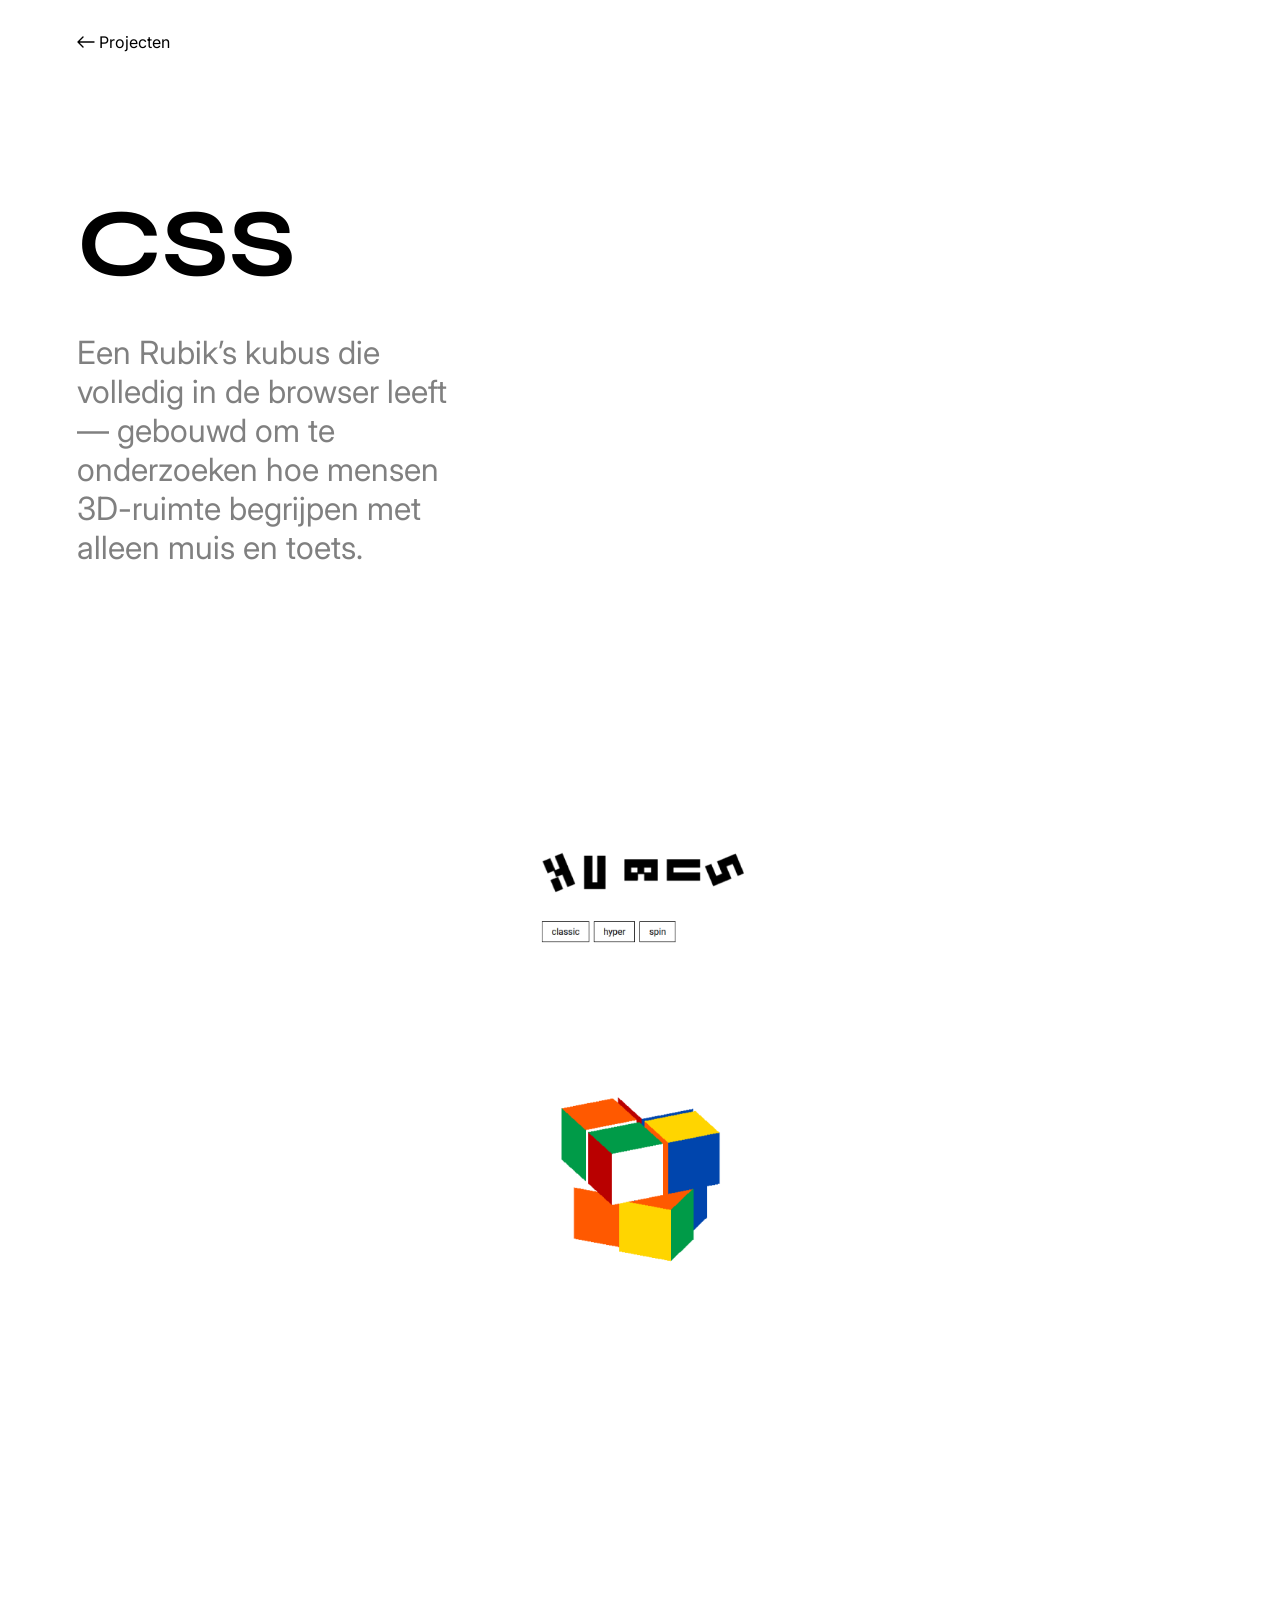
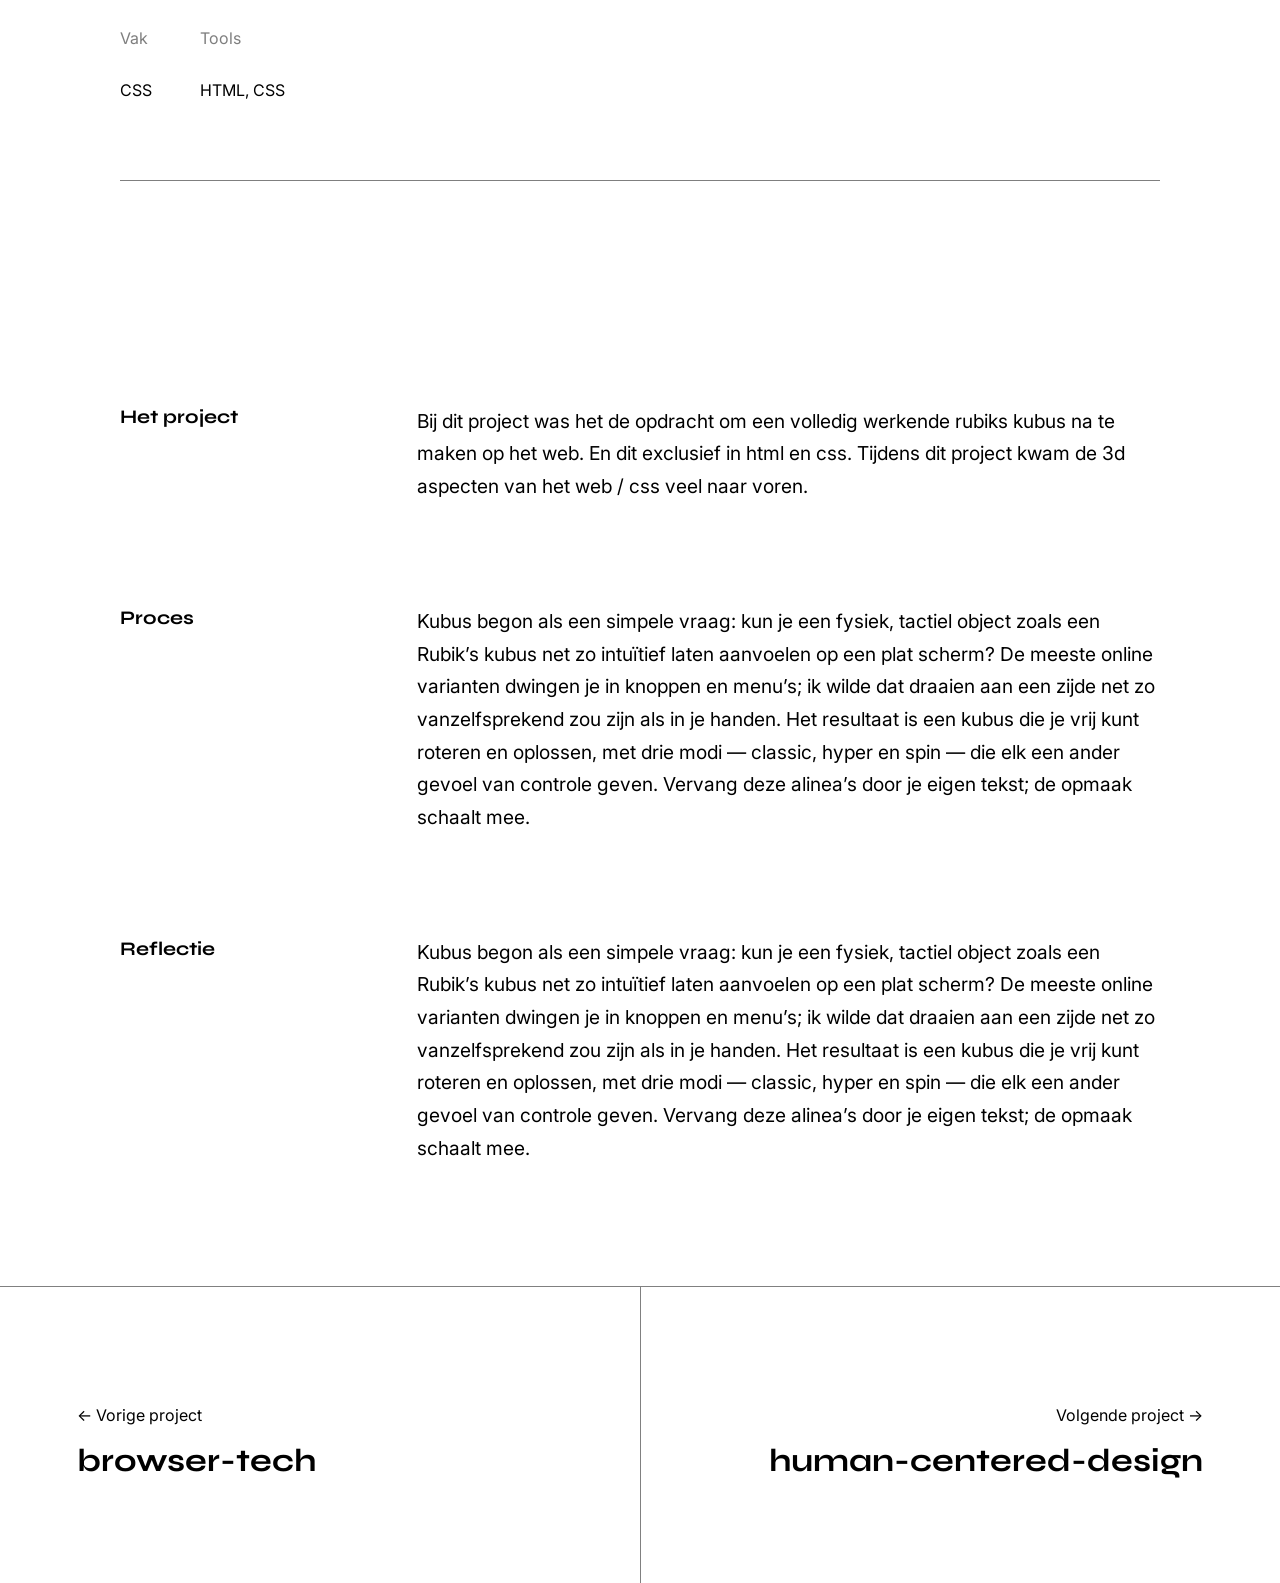
==== pages/css.html @ cb9f3d94 "update" ====
<!DOCTYPE html>
<html lang="en">
<head>
    <meta charset="UTF-8">
    <meta name="viewport" content="width=device-width, initial-scale=1.0">
    <title>CSS</title>

    <link rel="stylesheet" href="../styles/detail.css">
</head>
<body data-project="css">
    <nav>
        <a href="../index.html">
            <svg width="18" height="12" viewBox="0 0 18 12" fill="none"><path d="M6 1 1 6l5 5M1 6h16" stroke="currentColor" stroke-width="1.4" stroke-linecap="round" stroke-linejoin="round"/></svg>
            Projecten
        </a>
    </nav>

    <section class="hero">
        <h1>CSS</h1>
        <p>Een Rubik’s kubus die volledig in de browser leeft — gebouwd om te onderzoeken hoe mensen 3D-ruimte begrijpen met alleen muis en toets.</p>
    </section>

    <section class="intro">
        <img src="../assets/css-light.png" alt="CSS">
        <div>
            <div>
                <p>Vak</p>
                <p>CSS</p>
            </div>
            <div>
                <p>Tools</p>
                <p>HTML, CSS</p>
            </div>
        </div>
    </section>

    <section>
        <div>
            <h2>Het project</h2>
            <div>
                <p>Bij dit project was het de opdracht om een volledig werkende rubiks kubus na te maken op het web. En dit exclusief in html en css. Tijdens dit project kwam de 3d aspecten van het web / css veel naar voren.</p>
            </div>
        </div>

        <div>
            <h2>Proces</h2>
            <div>
                <p>Kubus begon als een simpele vraag: kun je een fysiek, tactiel object zoals een Rubik’s kubus net zo intuïtief laten aanvoelen op een plat scherm? De meeste online varianten dwingen je in knoppen en menu’s; ik wilde dat draaien aan een zijde net zo vanzelfsprekend zou zijn als in je handen.

                Het resultaat is een kubus die je vrij kunt roteren en oplossen, met drie modi — classic, hyper en spin — die elk een ander gevoel van controle geven. Vervang deze alinea’s door je eigen tekst; de opmaak schaalt mee.</p>
            </div>
        </div>

        <div>
            <h2>Reflectie</h2>
            <div>
                <p>Kubus begon als een simpele vraag: kun je een fysiek, tactiel object zoals een Rubik’s kubus net zo intuïtief laten aanvoelen op een plat scherm? De meeste online varianten dwingen je in knoppen en menu’s; ik wilde dat draaien aan een zijde net zo vanzelfsprekend zou zijn als in je handen.

                Het resultaat is een kubus die je vrij kunt roteren en oplossen, met drie modi — classic, hyper en spin — die elk een ander gevoel van controle geven. Vervang deze alinea’s door je eigen tekst; de opmaak schaalt mee.</p>
            </div>
        </div>
    </section>

    <footer>
        <a id="previous-project">
            <p>
                &larr;
                Vorige project
            </p>
            <h3></h3>
        </a>
        <a id="next-project">
            <p>
                Volgende project
                &rarr;
            </p>
            <h3></h3>
        </a>
    </footer>

    <script src="../scripts/project.js"></script>
</body>
</html>
---- styles/detail.css ----
@import url('https://fonts.googleapis.com/css2?family=Syne:wght@400..800&display=swap');
@import url('https://fonts.googleapis.com/css2?family=Inter:ital,opsz,wght@0,14..32,100..900;1,14..32,100..900&display=swap');

body {
    font-family: "inter";
    margin: 0; 
}

nav {
    padding: 2em clamp(24px,6vw,120px); 
}

nav a {
    text-decoration: none;
    color: black; 
}

h1 {
    font-family: 'syne';
    font-size: 6em; 
}

section {
    max-width: 1040px;
    margin: 0 auto;
    padding: clamp(56px,8vw,110px) clamp(24px,6vw,120px);
}

h2 {
    font-size: 1.2em; 
    font-family: "syne"; 
    line-height: 1.7;
}

.hero {
    max-width: max-content; 
    margin: 0; 
}

.hero h1 {
    margin: 0; 
}

.hero p {
    font-size: 2em; 
    color: grey; 
    max-width: 30vw; 
}

.intro img {
    max-width: 1040px;
    margin: 0 auto;
}

.intro > div {
    padding: 4em 0; 
    border-bottom: 1px solid rgba(0, 0, 0, 0.5); 
    display: flex; 
    flex-direction: row; 
    gap: 3em; 
}

.intro > div div {
    display: flex; 
    flex-direction: column;
}

.intro > div div p:first-of-type {
    opacity: 0.5;
}

.intro > div div p:last-of-type {
    font-size: 1em; 
}

/* MARK: content */ 
section:nth-of-type(3) {
    display: flex; 
    flex-direction: column;
    gap: 4em; 
}

section:nth-of-type(3) > div {
    display: grid;
    grid-template-columns: 2fr 5fr;
}

section:nth-of-type(3) div p {
    font-size: 1.2em; 
    line-height: 1.7;
}

section:nth-of-type(3) div div {
    grid-area: 1 / 2 / 2 / 3;  
}

/* MARK: footer */ 
footer {
    display: flex; 
    flex-direction: row; 
    margin: 0; 
    padding: 0; 
    border-top: 1px solid grey; 
}

footer a {
    flex: 1;
    text-decoration: none;
    color: black; 
    padding: clamp(56px,8vw,110px) clamp(24px,6vw,120px);

    &:hover {
        background-color:rgba(0, 0, 0, 0.1)
    }
}

footer a:last-child {
    border-left: 1px solid grey; 
    display: flex;
    flex-direction: column; 
    align-items: end;
}

footer h3 {
    font-family: "syne"; 
    font-size: 2em; 
    margin: 0; 
}
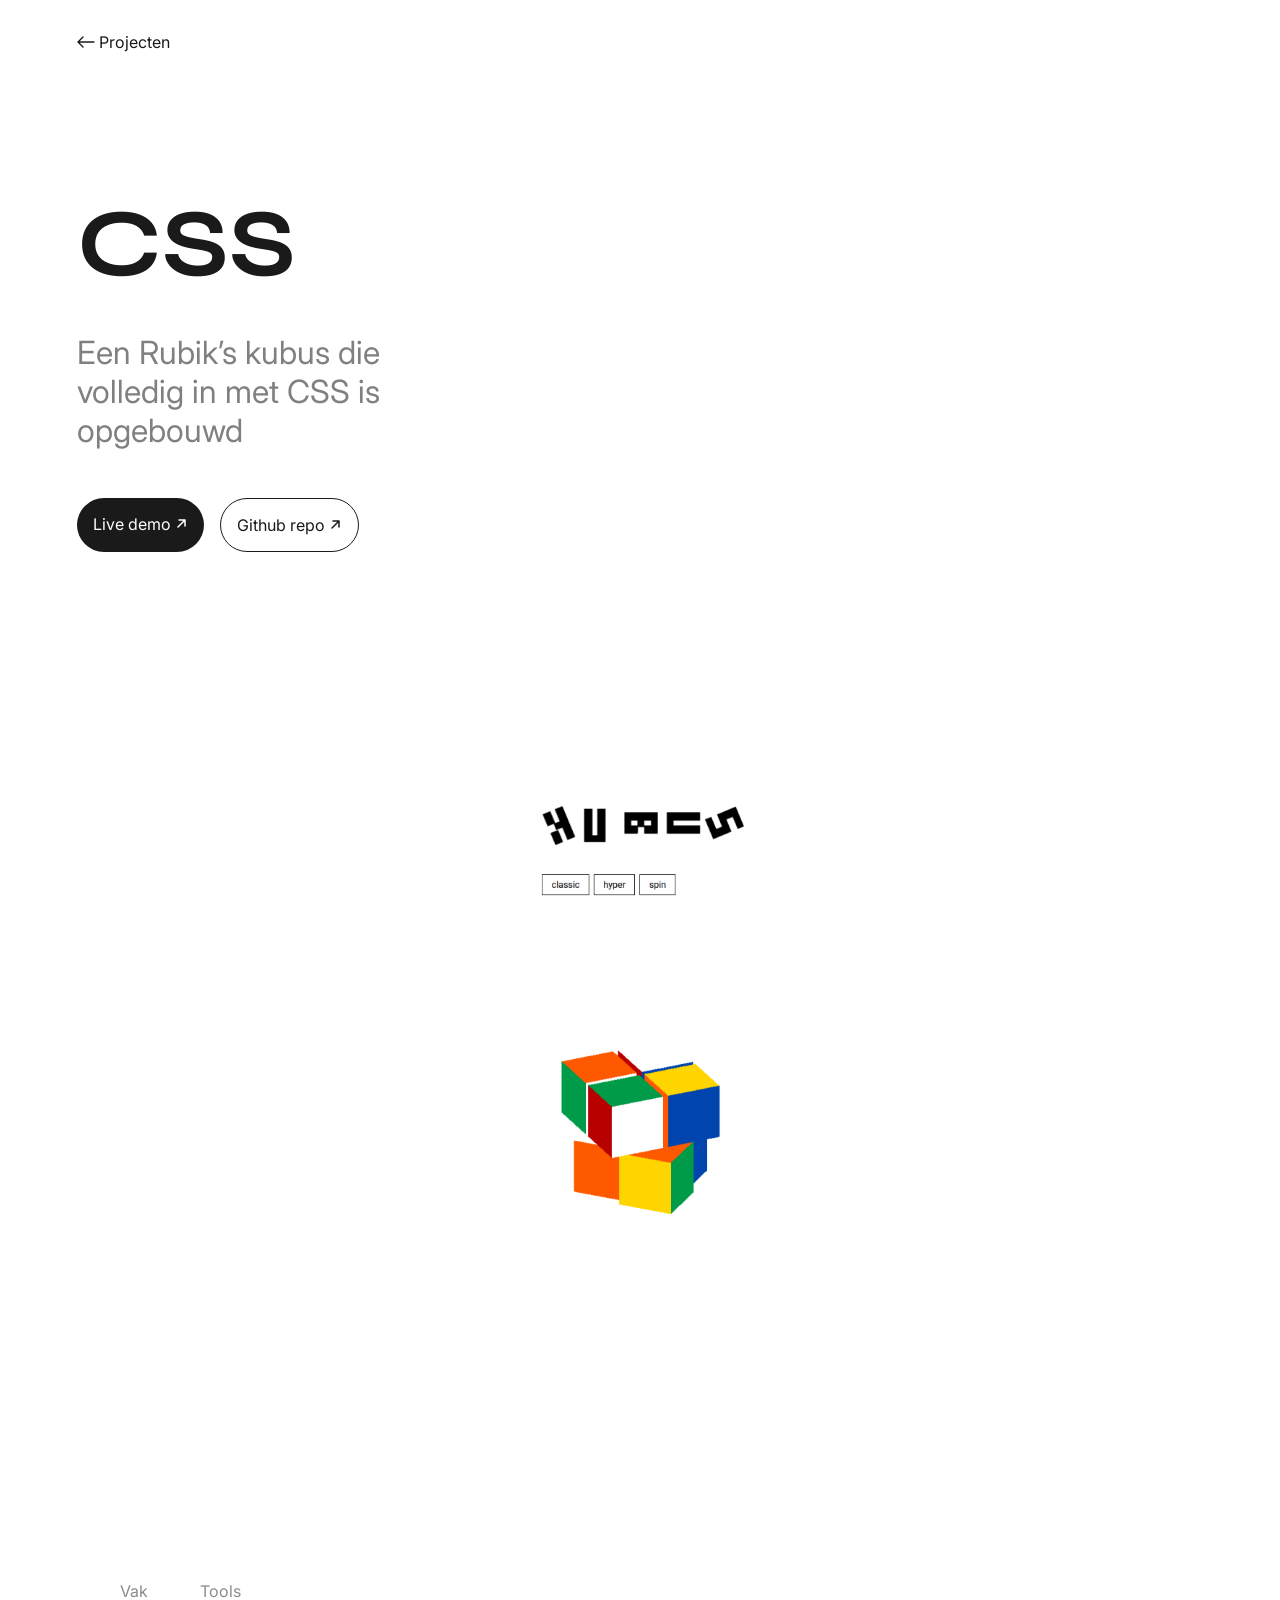
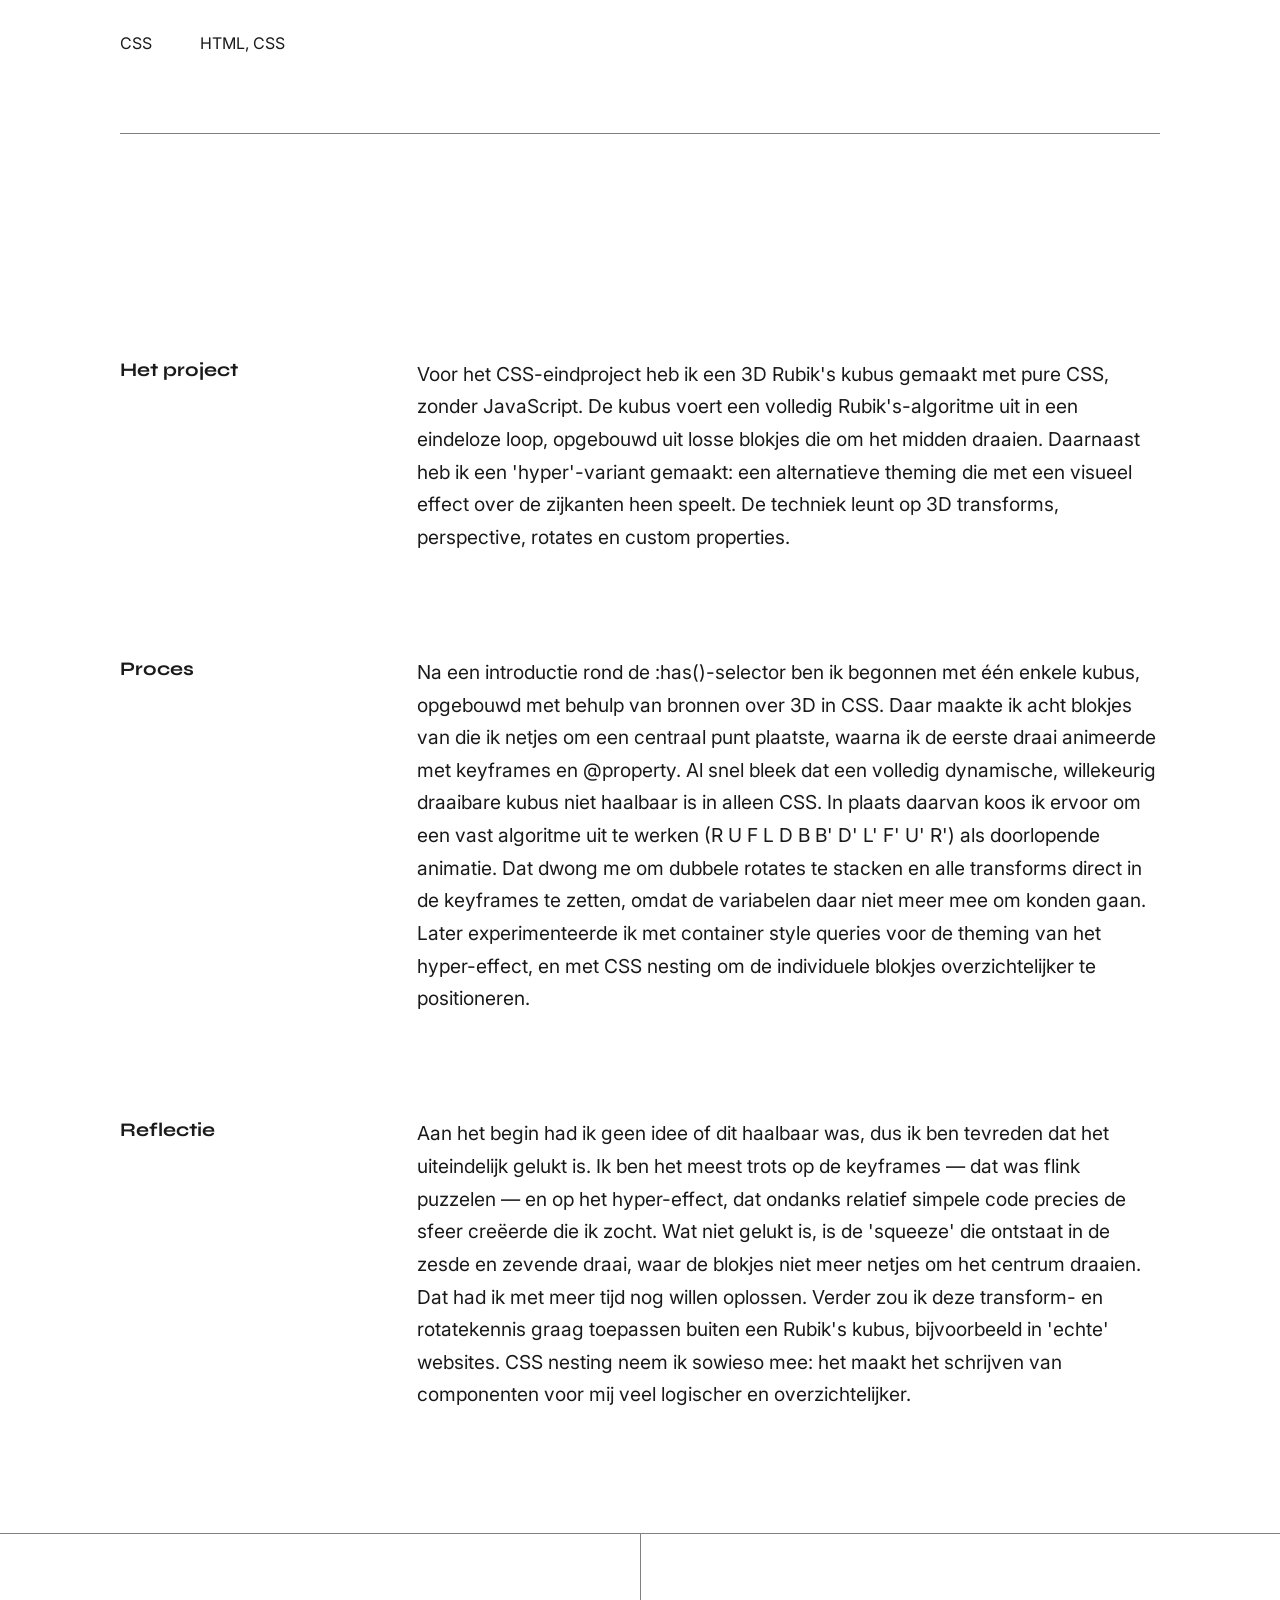
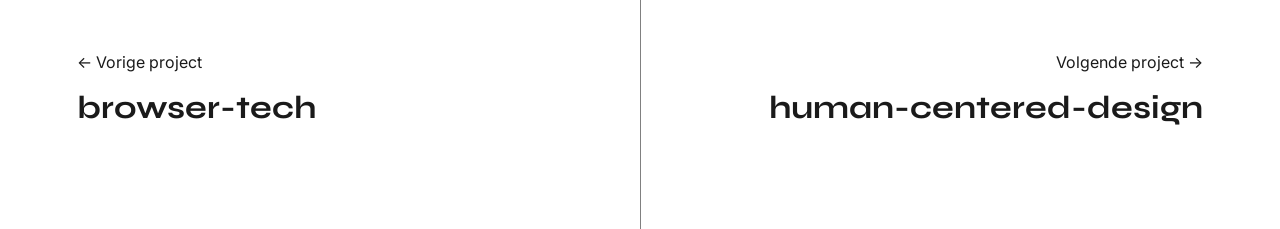
==== commit 837ab2c8: "content added" ====
--- a/pages/css.html
+++ b/pages/css.html
@@ -17,7 +17,11 @@
 
     <section class="hero">
         <h1>CSS</h1>
-        <p>Een Rubik’s kubus die volledig in de browser leeft — gebouwd om te onderzoeken hoe mensen 3D-ruimte begrijpen met alleen muis en toets.</p>
+        <p>Een Rubik’s kubus die volledig in met CSS is opgebouwd</p>
+        <div>
+            <a href="https://sennahoving.github.io/CSS">Live demo <svg class="arrow" width="13" height="13" viewBox="0 0 13 13" fill="none"><path d="M3 10 10 3M4 3h6v6" stroke="currentColor" stroke-width="1.5" stroke-linecap="round" stroke-linejoin="round"/></svg></a>
+            <a href="https://github.com/SennaHoving/CSS">Github repo <svg class="arrow" width="13" height="13" viewBox="0 0 13 13" fill="none"><path d="M3 10 10 3M4 3h6v6" stroke="currentColor" stroke-width="1.5" stroke-linecap="round" stroke-linejoin="round"/></svg></a>
+        </div>
     </section>
 
     <section class="intro">
@@ -38,25 +42,23 @@
         <div>
             <h2>Het project</h2>
             <div>
-                <p>Bij dit project was het de opdracht om een volledig werkende rubiks kubus na te maken op het web. En dit exclusief in html en css. Tijdens dit project kwam de 3d aspecten van het web / css veel naar voren.</p>
+                <p>Voor het CSS-eindproject heb ik een 3D Rubik's kubus gemaakt met pure CSS, zonder JavaScript. De kubus voert een volledig Rubik's-algoritme uit in een eindeloze loop, opgebouwd uit losse blokjes die om het midden draaien. Daarnaast heb ik een 'hyper'-variant gemaakt: een alternatieve theming die met een visueel effect over de zijkanten heen speelt. De techniek leunt op 3D transforms, perspective, rotates en custom properties.</p>
             </div>
         </div>
 
         <div>
             <h2>Proces</h2>
             <div>
-                <p>Kubus begon als een simpele vraag: kun je een fysiek, tactiel object zoals een Rubik’s kubus net zo intuïtief laten aanvoelen op een plat scherm? De meeste online varianten dwingen je in knoppen en menu’s; ik wilde dat draaien aan een zijde net zo vanzelfsprekend zou zijn als in je handen.
+                <p>Na een introductie rond de :has()-selector ben ik begonnen met één enkele kubus, opgebouwd met behulp van bronnen over 3D in CSS. Daar maakte ik acht blokjes van die ik netjes om een centraal punt plaatste, waarna ik de eerste draai animeerde met keyframes en @property. Al snel bleek dat een volledig dynamische, willekeurig draaibare kubus niet haalbaar is in alleen CSS.
 
-                Het resultaat is een kubus die je vrij kunt roteren en oplossen, met drie modi — classic, hyper en spin — die elk een ander gevoel van controle geven. Vervang deze alinea’s door je eigen tekst; de opmaak schaalt mee.</p>
+                In plaats daarvan koos ik ervoor om een vast algoritme uit te werken (R U F L D B B' D' L' F' U' R') als doorlopende animatie. Dat dwong me om dubbele rotates te stacken en alle transforms direct in de keyframes te zetten, omdat de variabelen daar niet meer mee om konden gaan. Later experimenteerde ik met container style queries voor de theming van het hyper-effect, en met CSS nesting om de individuele blokjes overzichtelijker te positioneren.</p>
             </div>
         </div>
 
         <div>
             <h2>Reflectie</h2>
             <div>
-                <p>Kubus begon als een simpele vraag: kun je een fysiek, tactiel object zoals een Rubik’s kubus net zo intuïtief laten aanvoelen op een plat scherm? De meeste online varianten dwingen je in knoppen en menu’s; ik wilde dat draaien aan een zijde net zo vanzelfsprekend zou zijn als in je handen.
-
-                Het resultaat is een kubus die je vrij kunt roteren en oplossen, met drie modi — classic, hyper en spin — die elk een ander gevoel van controle geven. Vervang deze alinea’s door je eigen tekst; de opmaak schaalt mee.</p>
+                <p>Aan het begin had ik geen idee of dit haalbaar was, dus ik ben tevreden dat het uiteindelijk gelukt is. Ik ben het meest trots op de keyframes — dat was flink puzzelen — en op het hyper-effect, dat ondanks relatief simpele code precies de sfeer creëerde die ik zocht. Wat niet gelukt is, is de 'squeeze' die ontstaat in de zesde en zevende draai, waar de blokjes niet meer netjes om het centrum draaien. Dat had ik met meer tijd nog willen oplossen. Verder zou ik deze transform- en rotatekennis graag toepassen buiten een Rubik's kubus, bijvoorbeeld in 'echte' websites. CSS nesting neem ik sowieso mee: het maakt het schrijven van componenten voor mij veel logischer en overzichtelijker.</p>
             </div>
         </div>
     </section>
--- a/styles/detail.css
+++ b/styles/detail.css
@@ -1,9 +1,34 @@
 @import url('https://fonts.googleapis.com/css2?family=Syne:wght@400..800&display=swap');
 @import url('https://fonts.googleapis.com/css2?family=Inter:ital,opsz,wght@0,14..32,100..900;1,14..32,100..900&display=swap');
+
+:root {
+    color-scheme: light dark;
+
+    --media-breakpoint-s: 480px; 
+    --media-breakpoint-m: 768px; 
+    --media-breakpoint-l: 1200px; 
+    --media-breakpoint-xl: 1440px;
+
+    --color-primary: white; 
+    --color-secondary: #1a1a1a; 
+    --color-accent: #2540FF; 
+    --color-shadow: rgba(0,0,0,.45); 
+}
+
+@media (prefers-color-scheme: dark) {
+    :root {
+        --color-primary: #1a1a1a;
+        --color-secondary: white;
+        --color-accent: #2540FF; 
+        --color-shadow: rgba(255,255,255,.45);
+    }
+}
 
 body {
     font-family: "inter";
     margin: 0; 
+    background-color: var(--color-primary); 
+    color: var(--color-secondary); 
 }
 
 nav {
@@ -12,7 +37,7 @@
 
 nav a {
     text-decoration: none;
-    color: black; 
+    color: var(--color-secondary);  
 }
 
 h1 {
@@ -45,11 +70,33 @@
     font-size: 2em; 
     color: grey; 
     max-width: 30vw; 
+    margin-bottom: 3rem; 
+}
+
+.hero div {
+    display: flex; 
+    gap: 1rem; 
+}
+
+.hero div a {
+    padding: 1em; 
+    background-color: var(--color-secondary); 
+    border-radius: 99em; 
+    text-decoration: none;
+    color: var(--color-primary); 
+
+    &:last-of-type {
+        background-color: var(--color-primary); 
+        color: var(--color-secondary); 
+        border: 1px solid var(--color-secondary); 
+    }
 }
 
 .intro img {
     max-width: 1040px;
+    width: 100%; 
     margin: 0 auto;
+    object-fit: contain;
 }
 
 .intro > div {
@@ -57,7 +104,7 @@
     border-bottom: 1px solid rgba(0, 0, 0, 0.5); 
     display: flex; 
     flex-direction: row; 
-    gap: 3em; 
+    gap: 3rem; 
 }
 
 .intro > div div {
@@ -83,6 +130,11 @@
 section:nth-of-type(3) > div {
     display: grid;
     grid-template-columns: 2fr 5fr;
+
+    @media (max-width: 768px) {
+        grid-template-columns: 1fr; 
+        grid-template-rows: auto 1fr; 
+    }
 }
 
 section:nth-of-type(3) div p {
@@ -92,6 +144,10 @@
 
 section:nth-of-type(3) div div {
     grid-area: 1 / 2 / 2 / 3;  
+
+    @media (max-width: 768px) {
+        grid-area: 2 / 1 / 3 / 2;  
+    }
 }
 
 /* MARK: footer */ 
@@ -106,7 +162,7 @@
 footer a {
     flex: 1;
     text-decoration: none;
-    color: black; 
+    color: var(--color-secondary); 
     padding: clamp(56px,8vw,110px) clamp(24px,6vw,120px);
 
     &:hover {
